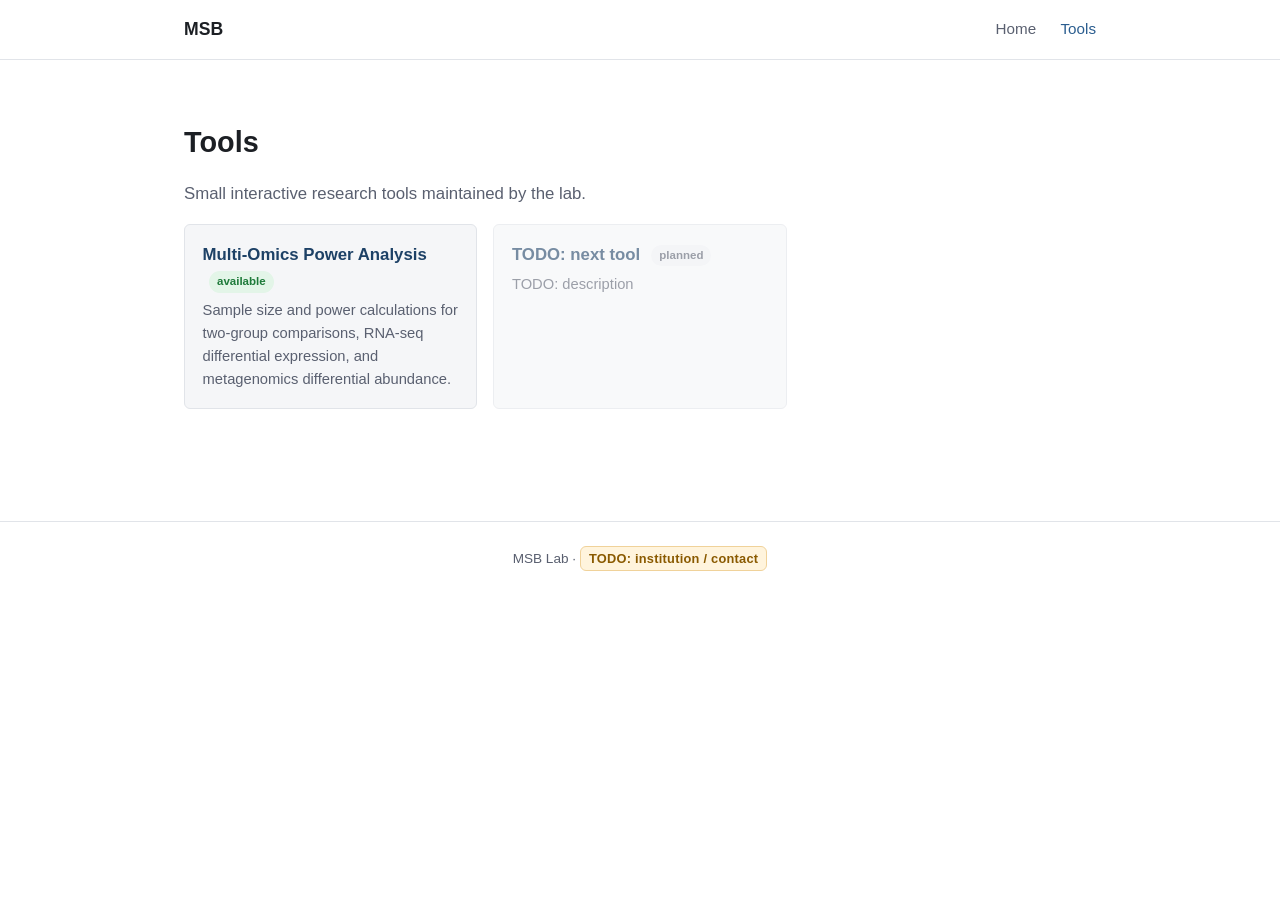
==== tools/index.html @ 891b06e8 "Phase 1: landing page, tools hub, general power calculator" ====
<!DOCTYPE html>
<html lang="en">
<head>
<meta charset="UTF-8">
<meta name="viewport" content="width=device-width, initial-scale=1.0">
<title>Tools &mdash; MSB</title>
<link rel="stylesheet" href="../assets/style.css">
</head>
<body>

<header class="site-header">
  <div class="wrap">
    <a class="brand" href="../index.html">MSB</a>
    <nav>
      <a href="../index.html">Home</a>
      <a href="index.html" class="active">Tools</a>
    </nav>
  </div>
</header>

<main>
  <h1>Tools</h1>
  <p class="lede">Small interactive research tools maintained by the lab.</p>

  <div class="card-grid">
    <a class="card" href="power-analysis/index.html">
      <h3>Multi-Omics Power Analysis <span class="status-pill status-available">available</span></h3>
      <p>Sample size and power calculations for two-group comparisons, RNA-seq differential expression, and metagenomics differential abundance.</p>
    </a>
    <div class="card" style="opacity:0.6;">
      <h3>TODO: next tool <span class="status-pill status-planned">planned</span></h3>
      <p>TODO: description</p>
    </div>
  </div>
</main>

<footer class="site-footer">
  MSB Lab &middot; <span class="todo">TODO: institution / contact</span>
</footer>

</body>
</html>
---- assets/style.css ----
:root {
  --bg: #ffffff;
  --bg-alt: #f5f6f8;
  --text: #1c1f24;
  --text-muted: #5a6070;
  --border: #e1e4e9;
  --accent: #2a5d8f;
  --accent-dark: #1d4166;
  --radius: 6px;
  --max-width: 960px;
  font-size: 16px;
}

* { box-sizing: border-box; }

body {
  margin: 0;
  font-family: -apple-system, BlinkMacSystemFont, "Segoe UI", Helvetica, Arial, sans-serif;
  color: var(--text);
  background: var(--bg);
  line-height: 1.55;
}

header.site-header {
  border-bottom: 1px solid var(--border);
  background: var(--bg);
}

.site-header .wrap {
  max-width: var(--max-width);
  margin: 0 auto;
  padding: 1rem 1.5rem;
  display: flex;
  align-items: center;
  justify-content: space-between;
}

.site-header .brand {
  font-weight: 600;
  font-size: 1.1rem;
  text-decoration: none;
  color: var(--text);
}

.site-header nav a {
  margin-left: 1.25rem;
  text-decoration: none;
  color: var(--text-muted);
  font-size: 0.95rem;
}

.site-header nav a:hover,
.site-header nav a.active {
  color: var(--accent);
}

main {
  max-width: var(--max-width);
  margin: 0 auto;
  padding: 2.5rem 1.5rem 4rem;
}

h1 { font-size: 1.8rem; margin-bottom: 0.5rem; }
h2 { font-size: 1.3rem; margin-top: 2.5rem; border-bottom: 1px solid var(--border); padding-bottom: 0.4rem; }
h3 { font-size: 1.05rem; margin-bottom: 0.3rem; }

p.lede { color: var(--text-muted); font-size: 1.05rem; }

.todo {
  display: inline-block;
  background: #fff4dd;
  color: #8a5a00;
  border: 1px solid #f0d29a;
  border-radius: var(--radius);
  padding: 0.1rem 0.5rem;
  font-size: 0.8rem;
  font-weight: 600;
  letter-spacing: 0.02em;
}

.card-grid {
  display: grid;
  grid-template-columns: repeat(auto-fill, minmax(220px, 1fr));
  gap: 1rem;
  margin-top: 1rem;
}

.card {
  border: 1px solid var(--border);
  border-radius: var(--radius);
  padding: 1.1rem;
  background: var(--bg-alt);
  text-decoration: none;
  color: var(--text);
  display: block;
}

.card:hover { border-color: var(--accent); }

.card h3 { margin-top: 0; color: var(--accent-dark); }
.card p { margin: 0.3rem 0 0; color: var(--text-muted); font-size: 0.92rem; }

.status-pill {
  display: inline-block;
  font-size: 0.72rem;
  font-weight: 600;
  padding: 0.1rem 0.5rem;
  border-radius: 999px;
  margin-left: 0.4rem;
  vertical-align: middle;
}

.status-available { background: #e3f5e8; color: #1e7a3a; }
.status-planned { background: #eef0f3; color: var(--text-muted); }

ul.member-list, ul.pub-list { list-style: none; padding: 0; margin: 0.5rem 0; }
ul.member-list li, ul.pub-list li {
  padding: 0.5rem 0;
  border-bottom: 1px solid var(--border);
}

form.calc-form {
  display: grid;
  grid-template-columns: repeat(auto-fit, minmax(220px, 1fr));
  gap: 1rem 1.5rem;
  margin-top: 1.5rem;
  max-width: 700px;
}

form.calc-form label {
  display: block;
  font-size: 0.85rem;
  font-weight: 600;
  margin-bottom: 0.25rem;
}

form.calc-form input,
form.calc-form select {
  width: 100%;
  padding: 0.45rem 0.55rem;
  border: 1px solid var(--border);
  border-radius: var(--radius);
  font-size: 0.95rem;
}

form.calc-form .field-hint {
  font-size: 0.78rem;
  color: var(--text-muted);
  margin-top: 0.2rem;
}

form.calc-form .full-width { grid-column: 1 / -1; }

.mode-toggle {
  display: flex;
  gap: 0.5rem;
  margin: 1rem 0;
}

.mode-toggle button {
  padding: 0.4rem 0.9rem;
  border: 1px solid var(--border);
  background: var(--bg);
  border-radius: 999px;
  cursor: pointer;
  font-size: 0.88rem;
}

.mode-toggle button.active {
  background: var(--accent);
  border-color: var(--accent);
  color: white;
}

button.calc-submit {
  grid-column: 1 / -1;
  justify-self: start;
  padding: 0.55rem 1.4rem;
  background: var(--accent);
  color: white;
  border: none;
  border-radius: var(--radius);
  font-size: 0.95rem;
  cursor: pointer;
}

button.calc-submit:hover { background: var(--accent-dark); }

.result-box {
  margin-top: 1.5rem;
  padding: 1rem 1.25rem;
  background: var(--bg-alt);
  border: 1px solid var(--border);
  border-radius: var(--radius);
  max-width: 700px;
}

.result-box .headline {
  font-size: 1.5rem;
  font-weight: 700;
  color: var(--accent-dark);
}

.result-box.hidden { display: none; }

.caveat {
  font-size: 0.85rem;
  color: var(--text-muted);
  border-left: 3px solid var(--border);
  padding-left: 0.75rem;
  margin-top: 1rem;
  max-width: 700px;
}

footer.site-footer {
  border-top: 1px solid var(--border);
  margin-top: 3rem;
  padding: 1.5rem;
  text-align: center;
  color: var(--text-muted);
  font-size: 0.85rem;
}
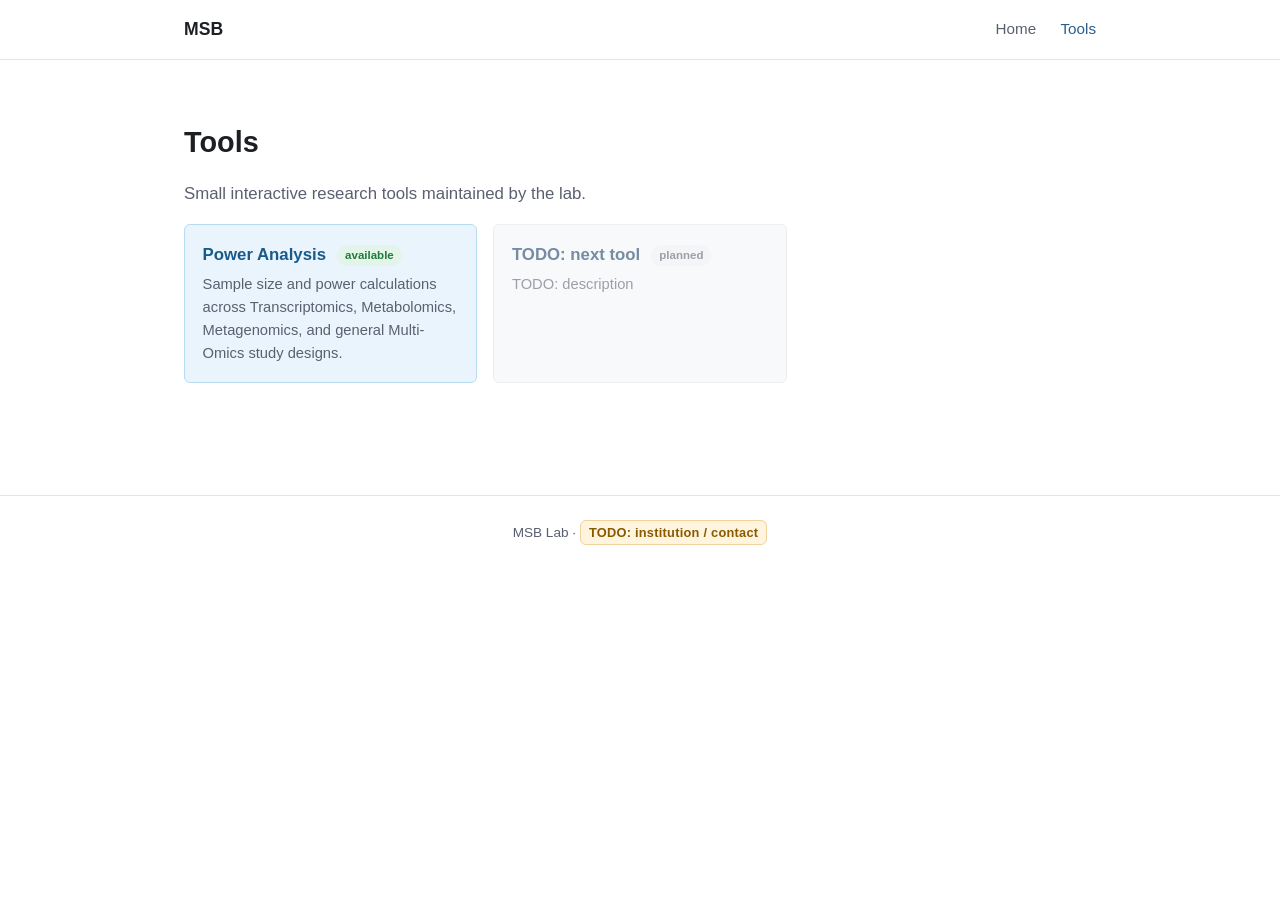
==== commit 4ce3ce17: "Color-code Tools/Projects cards, simplify Power Analysis card text" ====
--- a/tools/index.html
+++ b/tools/index.html
@@ -23,9 +23,9 @@
   <p class="lede">Small interactive research tools maintained by the lab.</p>
 
   <div class="card-grid">
-    <a class="card" href="power-analysis/index.html">
-      <h3>Multi-Omics Power Analysis <span class="status-pill status-available">available</span></h3>
-      <p>Sample size and power calculations for two-group comparisons, RNA-seq differential expression, and metagenomics differential abundance.</p>
+    <a class="card card-tool" href="power-analysis/index.html">
+      <h3>Power Analysis <span class="status-pill status-available">available</span></h3>
+      <p>Sample size and power calculations across Transcriptomics, Metabolomics, Metagenomics, and general Multi-Omics study designs.</p>
     </a>
     <div class="card" style="opacity:0.6;">
       <h3>TODO: next tool <span class="status-pill status-planned">planned</span></h3>
--- a/assets/style.css
+++ b/assets/style.css
@@ -97,6 +97,18 @@
 
 .card:hover { border-color: var(--accent); }
 
+.card.card-tool {
+  background: #eaf4fc;
+  border-color: #b7dcf2;
+}
+.card.card-tool h3 { color: #185a8a; }
+
+.card.card-project {
+  background: #f6f0fc;
+  border-color: #d9c3f4;
+}
+.card.card-project h3 { color: #6a3d9a; }
+
 .card h3 { margin-top: 0; color: var(--accent-dark); }
 .card p { margin: 0.3rem 0 0; color: var(--text-muted); font-size: 0.92rem; }
 
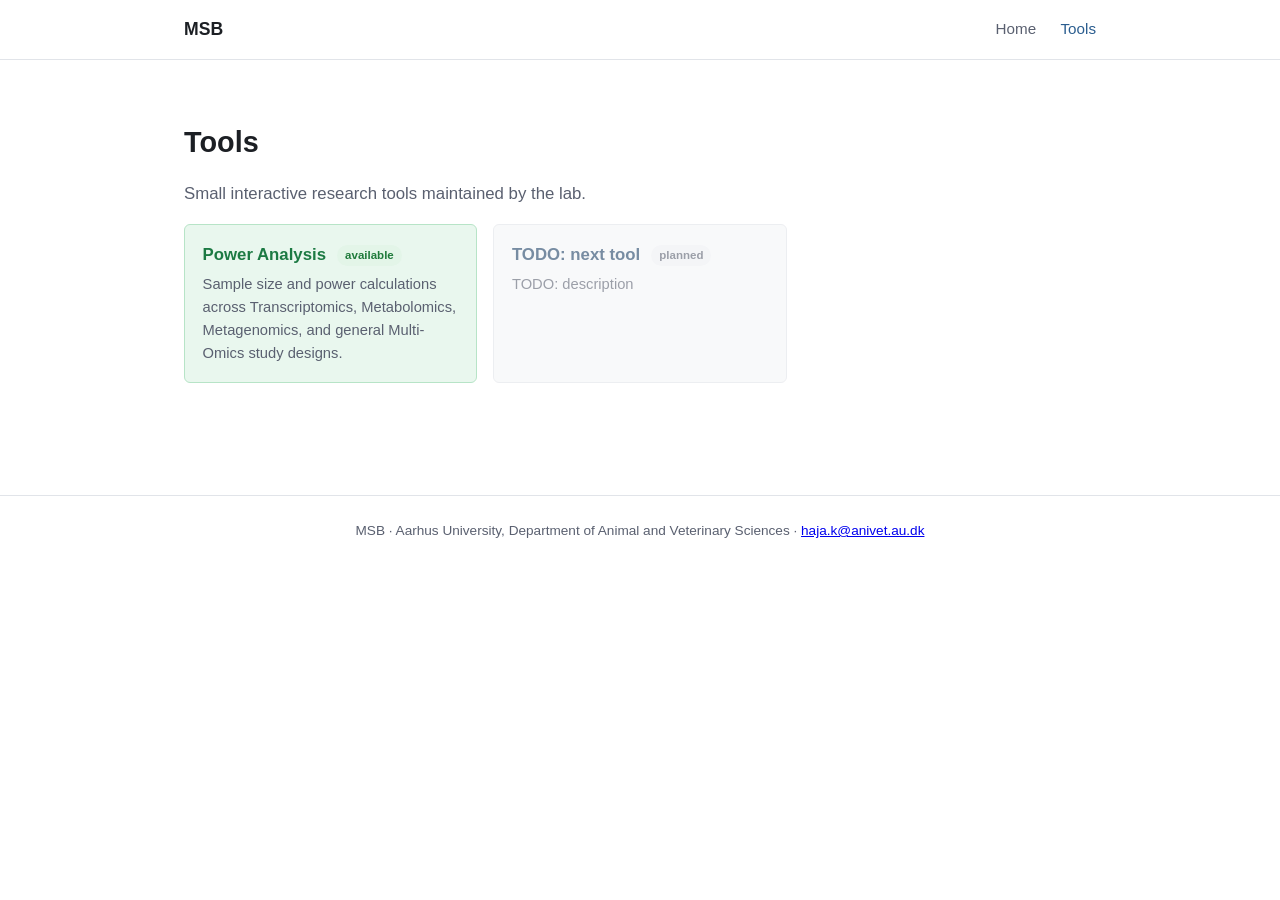
==== commit b6805b89: "text updates/corrections" ====
--- a/tools/index.html
+++ b/tools/index.html
@@ -35,7 +35,8 @@
 </main>
 
 <footer class="site-footer">
-  MSB Lab &middot; <span class="todo">TODO: institution / contact</span>
+   MSB &middot; Aarhus University, Department of Animal and Veterinary Sciences &middot;
+  <a href="mailto:haja.k@anivet.au.dk">haja.k@anivet.au.dk</a>
 </footer>
 
 </body>
--- a/assets/style.css
+++ b/assets/style.css
@@ -98,16 +98,85 @@
 .card:hover { border-color: var(--accent); }
 
 .card.card-tool {
-  background: #eaf4fc;
-  border-color: #b7dcf2;
-}
-.card.card-tool h3 { color: #185a8a; }
+  background: #e9f7ee;
+  border-color: #b7e4c7;
+}
+.card.card-tool h3 { color: #1c7a43; }
 
 .card.card-project {
   background: #f6f0fc;
   border-color: #d9c3f4;
 }
 .card.card-project h3 { color: #6a3d9a; }
+
+.power-layout {
+  display: flex;
+  gap: 1.75rem;
+  align-items: flex-start;
+  margin-top: 1.5rem;
+}
+
+.power-sidebar {
+  display: flex;
+  flex-direction: column;
+  gap: 0.35rem;
+  min-width: 190px;
+  flex-shrink: 0;
+}
+
+.power-tab {
+  text-align: left;
+  padding: 0.6rem 0.9rem;
+  border: 1px solid var(--border);
+  border-radius: var(--radius);
+  background: var(--bg);
+  color: var(--text);
+  cursor: pointer;
+  font-size: 0.9rem;
+  display: flex;
+  align-items: center;
+  justify-content: space-between;
+  gap: 0.5rem;
+}
+
+.power-tab:hover { border-color: var(--accent); }
+
+.power-tab.active {
+  background: var(--accent);
+  border-color: var(--accent);
+  color: #fff;
+}
+
+.power-content {
+  flex: 1;
+  min-width: 0;
+}
+
+.power-panel { display: none; }
+.power-panel.active { display: block; }
+
+.power-empty-state {
+  display: none;
+  padding: 2rem 1.5rem;
+  border: 1px dashed var(--border);
+  border-radius: var(--radius);
+  color: var(--text-muted);
+  max-width: 700px;
+}
+.power-empty-state.active { display: block; }
+
+.power-placeholder {
+  padding: 1.5rem;
+  border: 1px dashed var(--border);
+  border-radius: var(--radius);
+  color: var(--text-muted);
+  max-width: 700px;
+}
+
+@media (max-width: 680px) {
+  .power-layout { flex-direction: column; }
+  .power-sidebar { flex-direction: row; flex-wrap: wrap; min-width: 0; }
+}
 
 .card h3 { margin-top: 0; color: var(--accent-dark); }
 .card p { margin: 0.3rem 0 0; color: var(--text-muted); font-size: 0.92rem; }
@@ -198,6 +267,28 @@
 
 button.calc-submit:hover { background: var(--accent-dark); }
 
+.mtc-toggle-label {
+  display: flex;
+  align-items: center;
+  gap: 0.5rem;
+  font-size: 0.85rem;
+  font-weight: 600;
+  cursor: pointer;
+  margin-top: 0.25rem;
+}
+
+.mtc-row {
+  display: flex;
+  gap: 1rem;
+  flex-wrap: wrap;
+  padding: 0.75rem 1rem;
+  background: var(--bg-alt);
+  border: 1px solid var(--border);
+  border-radius: var(--radius);
+}
+
+.mtc-row > div { flex: 1; min-width: 150px; }
+
 .result-box {
   margin-top: 1.5rem;
   padding: 1rem 1.25rem;
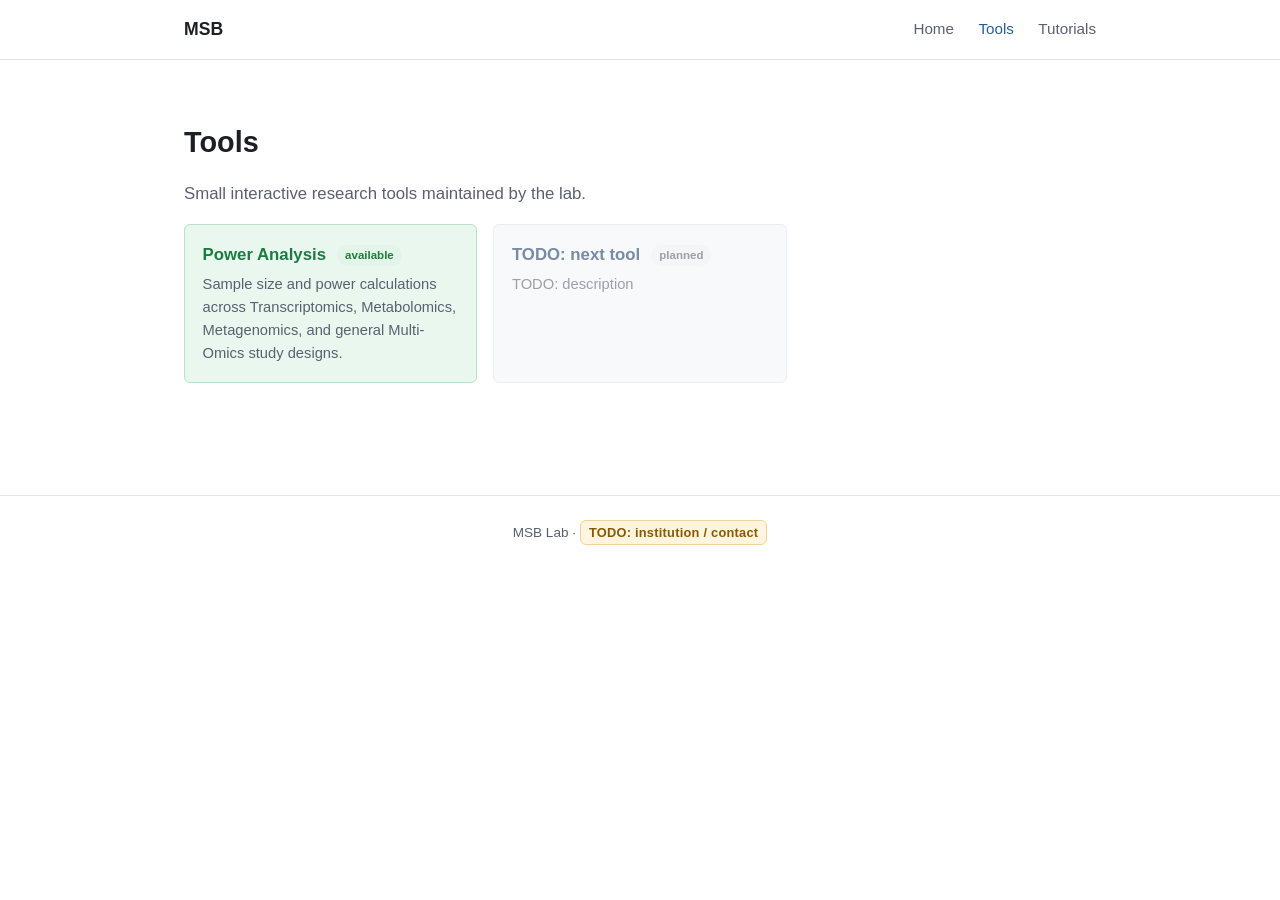
==== commit 4f110113: "Add Tutorials section: R basics and Linux basics modules, hub page, nav updates" ====
--- a/tools/index.html
+++ b/tools/index.html
@@ -14,6 +14,7 @@
     <nav>
       <a href="../index.html">Home</a>
       <a href="index.html" class="active">Tools</a>
+      <a href="../tutorials/index.html">Tutorials</a>
     </nav>
   </div>
 </header>
@@ -35,8 +36,7 @@
 </main>
 
 <footer class="site-footer">
-   MSB &middot; Aarhus University, Department of Animal and Veterinary Sciences &middot;
-  <a href="mailto:haja.k@anivet.au.dk">haja.k@anivet.au.dk</a>
+  MSB Lab &middot; <span class="todo">TODO: institution / contact</span>
 </footer>
 
 </body>
--- a/assets/style.css
+++ b/assets/style.css
@@ -109,6 +109,12 @@
 }
 .card.card-project h3 { color: #6a3d9a; }
 
+.card.card-tutorial {
+  background: #fff3e0;
+  border-color: #f5cb8c;
+}
+.card.card-tutorial h3 { color: #a85d00; }
+
 .power-layout {
   display: flex;
   gap: 1.75rem;
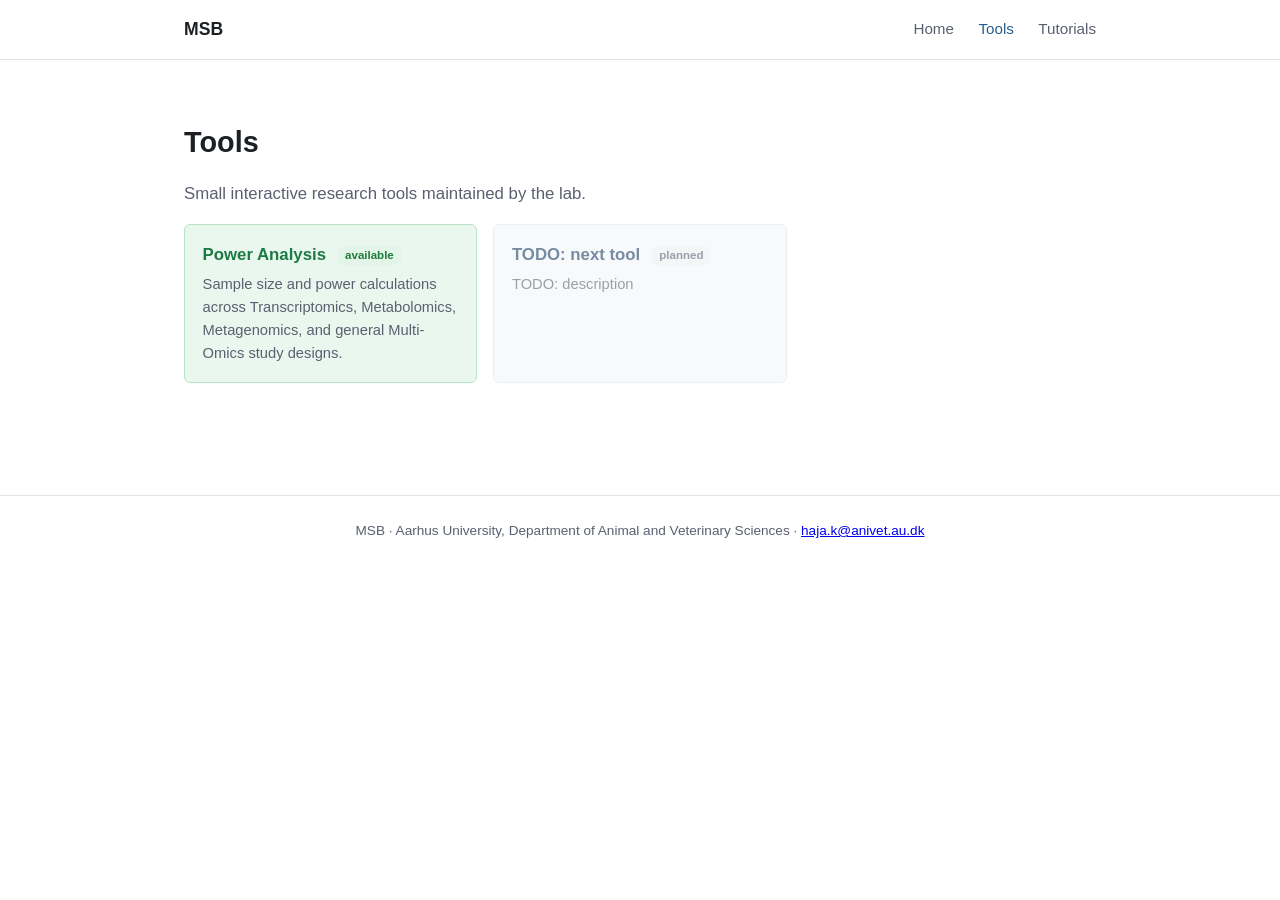
==== commit 7c4d8d45: "Merge branch 'main' of https://github.com/udayaraja/MSB" ====
--- a/tools/index.html
+++ b/tools/index.html
@@ -36,7 +36,8 @@
 </main>
 
 <footer class="site-footer">
-  MSB Lab &middot; <span class="todo">TODO: institution / contact</span>
+   MSB &middot; Aarhus University, Department of Animal and Veterinary Sciences &middot;
+  <a href="mailto:haja.k@anivet.au.dk">haja.k@anivet.au.dk</a>
 </footer>
 
 </body>
